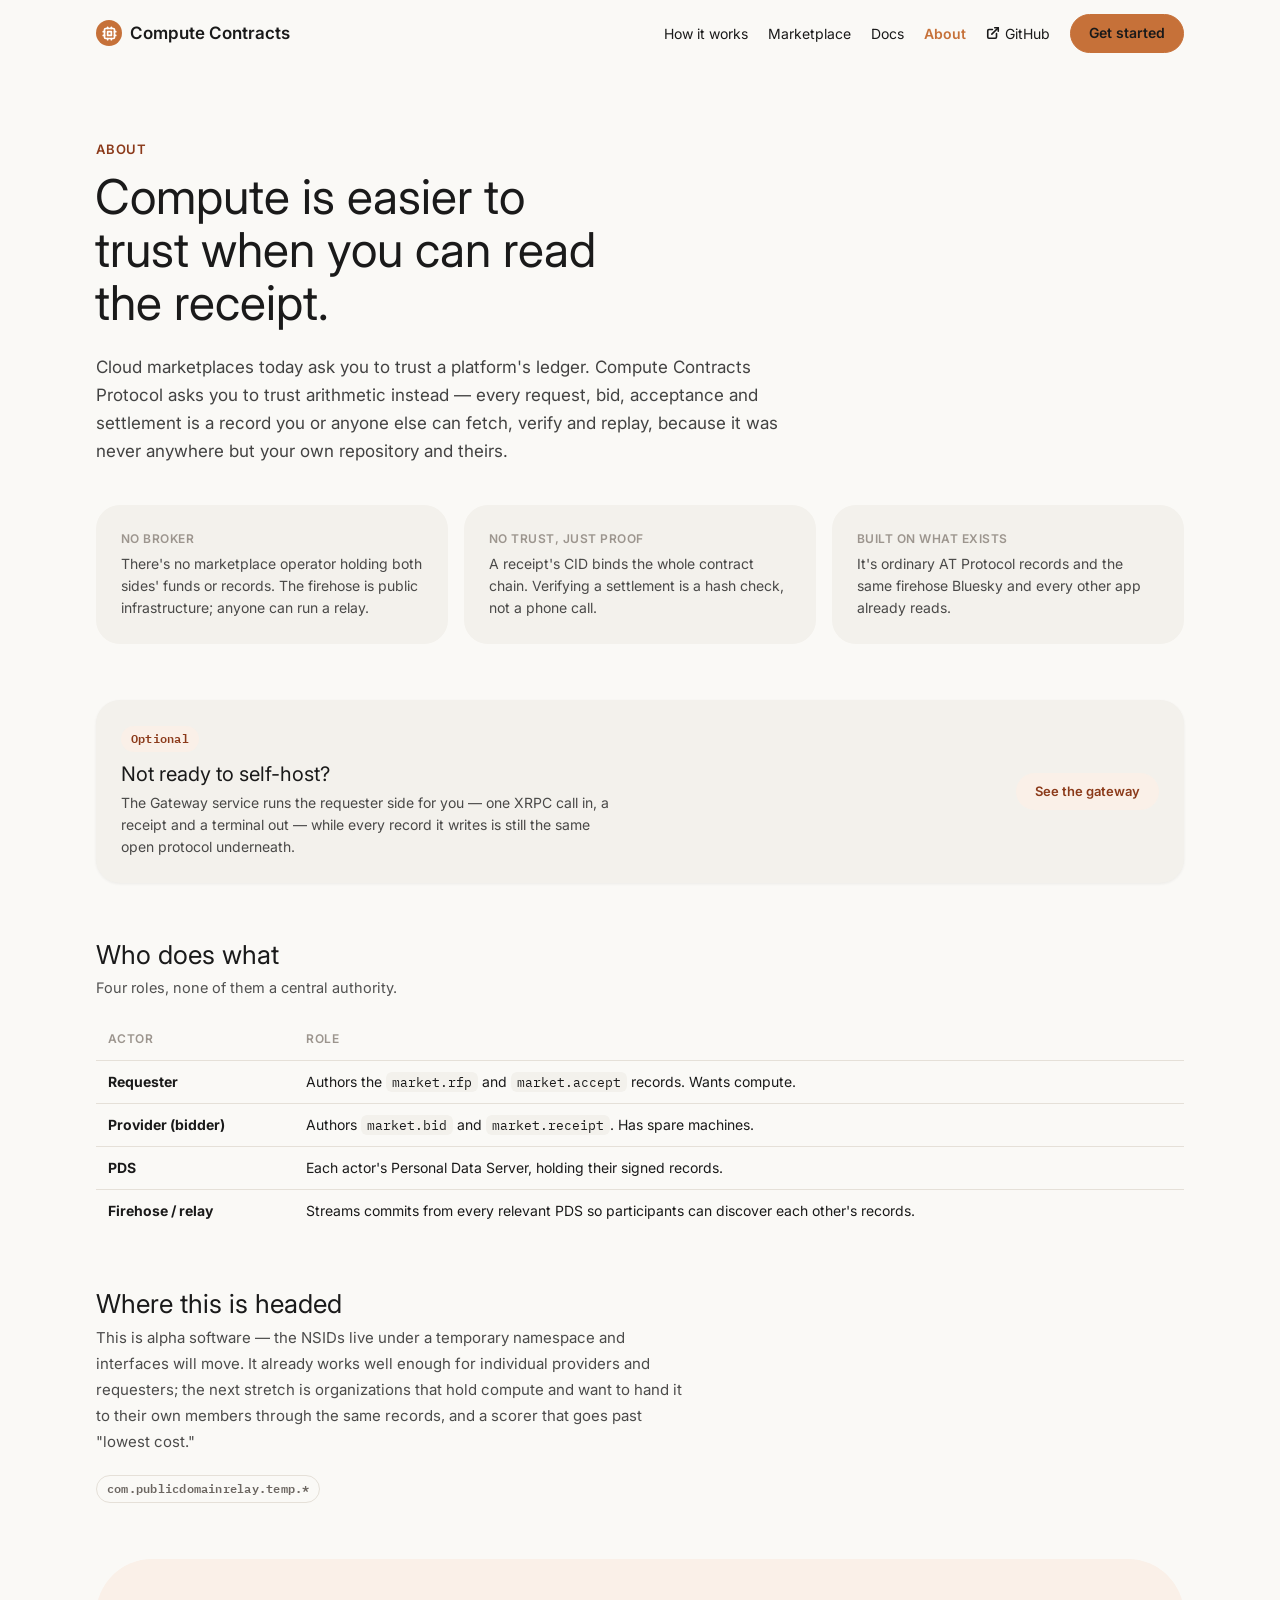
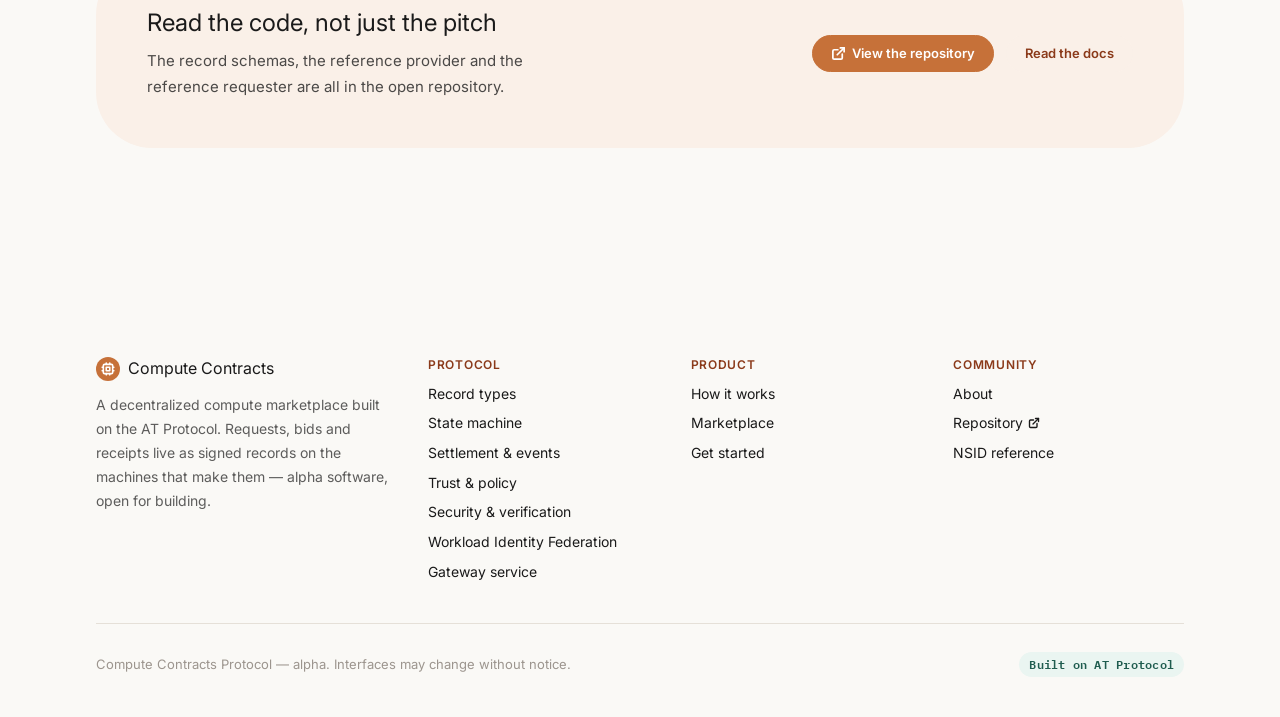
==== about.html @ 1d570f6d "Initial commit: port .dc.html → vanilla web components 10 pages, 4 shared components, design tokens," ====
<!DOCTYPE html>
<html lang="en">
<head>
  <meta charset="utf-8">
  <meta name="viewport" content="width=device-width, initial-scale=1">
  <meta name="description" content="About Compute Contracts Protocol — decentralized compute marketplace built on AT Protocol">
  <link rel="preconnect" href="https://fonts.googleapis.com">
  <link href="https://fonts.googleapis.com/css2?family=Inter:wght@400;500;600;700;800&family=IBM+Plex+Mono:wght@400;500;600&display=swap" rel="stylesheet">
  <link rel="stylesheet" href="styles.css">
  <title>About — Compute Contracts Protocol</title>
</head>
<body>
  <swc-nav current="about"></swc-nav>

  <div class="swc-content">

    <section style="padding:72px 0 40px;">
      <span style="display:block;font-size:13px;letter-spacing:0.06em;text-transform:uppercase;font-weight:600;color:var(--color-accent-700);margin:0 0 12px;">About</span>
      <h1 style="margin-left:-0.028em;max-width:18ch;">Compute is easier to trust when you can read the receipt.</h1>
      <p style="font-size:17px;line-height:28px;max-width:62ch;margin:24px 0 0;color:color-mix(in srgb, var(--color-text) 82%, transparent);">Cloud marketplaces today ask you to trust a platform's ledger. Compute Contracts Protocol asks you to trust arithmetic instead — every request, bid, acceptance and settlement is a record you or anyone else can fetch, verify and replay, because it was never anywhere but your own repository and theirs.</p>
    </section>

    <section style="padding-bottom:56px;">
      <div class="feature-grid">
        <div class="card" style="padding:24px;"><div class="card-kicker">No broker</div><p class="card-body" style="font-size:14px;">There's no marketplace operator holding both sides' funds or records. The firehose is public infrastructure; anyone can run a relay.</p></div>
        <div class="card" style="padding:24px;"><div class="card-kicker">No trust, just proof</div><p class="card-body" style="font-size:14px;">A receipt's CID binds the whole contract chain. Verifying a settlement is a hash check, not a phone call.</p></div>
        <div class="card" style="padding:24px;"><div class="card-kicker">Built on what exists</div><p class="card-body" style="font-size:14px;">It's ordinary AT Protocol records and the same firehose Bluesky and every other app already reads.</p></div>
      </div>
    </section>

    <section style="padding-bottom:56px;">
      <div class="card elev-sm" style="padding:24px;display:flex;justify-content:space-between;align-items:center;gap:24px;flex-wrap:wrap;">
        <div>
          <span class="tag tag-accent">Optional</span>
          <h2 style="font-family:var(--font-heading);font-weight:400;font-size:20px;margin:10px 0 0;">Not ready to self-host?</h2>
          <p class="card-body" style="font-size:14px;margin-top:6px;max-width:56ch;">The Gateway service runs the requester side for you — one XRPC call in, a receipt and a terminal out — while every record it writes is still the same open protocol underneath.</p>
        </div>
        <a href="gateway.html" class="btn btn-secondary">See the gateway</a>
      </div>
    </section>

    <section style="padding-bottom:56px;">
      <h2 style="font-family:var(--font-heading);font-weight:400;font-size:26px;margin:0 0 6px;">Who does what</h2>
      <p style="font-size:14.5px;line-height:24px;margin:0 0 20px;color:color-mix(in srgb, var(--color-text) 75%, transparent);max-width:70ch;">Four roles, none of them a central authority.</p>
      <table class="table">
        <thead><tr><th>Actor</th><th>Role</th></tr></thead>
        <tbody>
          <tr><td><strong>Requester</strong></td><td>Authors the <code class="inline-code">market.rfp</code> and <code class="inline-code">market.accept</code> records. Wants compute.</td></tr>
          <tr><td><strong>Provider (bidder)</strong></td><td>Authors <code class="inline-code">market.bid</code> and <code class="inline-code">market.receipt</code>. Has spare machines.</td></tr>
          <tr><td><strong>PDS</strong></td><td>Each actor's Personal Data Server, holding their signed records.</td></tr>
          <tr><td><strong>Firehose / relay</strong></td><td>Streams commits from every relevant PDS so participants can discover each other's records.</td></tr>
        </tbody>
      </table>
    </section>

    <section style="padding-bottom:56px;">
      <h2 style="font-family:var(--font-heading);font-weight:400;font-size:26px;margin:0 0 6px;">Where this is headed</h2>
      <p style="font-size:15px;line-height:26px;max-width:66ch;margin:0 0 20px;color:color-mix(in srgb, var(--color-text) 78%, transparent);">This is alpha software — the NSIDs live under a temporary namespace and interfaces will move. It already works well enough for individual providers and requesters; the next stretch is organizations that hold compute and want to hand it to their own members through the same records, and a scorer that goes past "lowest cost."</p>
      <span class="tag tag-outline">com.publicdomainrelay.temp.*</span>
    </section>

    <section style="padding-bottom:64px;">
      <div class="cta-banner cta-banner--accent">
        <div class="cta-banner__text">
          <h3>Read the code, not just the pitch</h3>
          <p>The record schemas, the reference provider and the reference requester are all in the open repository.</p>
        </div>
        <div class="cta-banner__actions">
          <a href="https://github.com/publicdomainrelay/org-root-dispatcher-typescript" target="_blank" rel="noopener" class="btn btn-primary" style="display:flex;align-items:center;gap:6px;">
            <svg width="15" height="15" viewBox="0 0 24 24" fill="none" stroke="currentColor" stroke-width="2.75" stroke-linecap="round" stroke-linejoin="round"><path d="M15 3h6v6"/><path d="M10 14 21 3"/><path d="M18 13v6a2 2 0 0 1-2 2H5a2 2 0 0 1-2-2V8a2 2 0 0 1 2-2h6"/></svg>
            View the repository
          </a>
          <a href="docs.html" class="btn btn-secondary">Read the docs</a>
        </div>
      </div>
    </section>

  </div>

  <swc-footer></swc-footer>

  <script type="module" src="components/swc-nav.js"></script>
  <script type="module" src="components/swc-footer.js"></script>
</body>
</html>
---- styles.css ----
/* ── Social Web Computer design tokens ── */
:root {
  /* Background */
  --color-bg: #faf9f6;
  --color-surface: #f3f1ec;
  --color-surface-raised: #ffffff;

  /* Text */
  --color-text: #1a1a1a;
  --color-text-muted: #6b6560;
  --color-text-faint: #9c958e;

  /* Accent (terracotta) */
  --color-accent: #c67139;
  --color-accent-100: #faf0e8;
  --color-accent-200: #f2d4bf;
  --color-accent-300: #e8b896;
  --color-accent-700: #8b3a1a;
  --color-accent-900: #5c2010;

  /* Accent-2 (teal/sage) */
  --color-accent-2: #3d8b7a;
  --color-accent-2-100: #eaf5f1;
  --color-accent-2-200: #c5e5db;
  --color-accent-2-700: #1f5c4f;
  --color-accent-2-900: #0d332a;

  /* Neutral */
  --color-neutral-100: #f3f1ec;
  --color-neutral-300: #c5c0b8;
  --color-neutral-500: #8a8278;
  --color-neutral-700: #4a4540;
  --color-neutral-900: #1a1a1a;

  /* Divider */
  --color-divider: #e5e0d8;

  /* Shadows */
  --shadow-sm: 0 1px 3px rgba(0,0,0,0.06);
  --shadow-md: 0 4px 16px rgba(0,0,0,0.08);
  --shadow-lg: 0 8px 32px rgba(0,0,0,0.10);

  /* Typography */
  --font-heading: 'Inter', sans-serif;
  --font-heading-weight: 400;
  --font-body: 'Inter', sans-serif;
  --font-mono: 'IBM Plex Mono', monospace;

  /* Radii */
  --radius-sm: 8px;
  --radius-md: 16px;
  --radius-lg: 24px;
  --radius-xl: 32px;
  --radius-2xl: 40px;
  --radius-3xl: 56px;
  --radius-full: 999px;

  /* Spacing */
  --space-1: 4px;
  --space-2: 8px;
  --space-3: 14px;
  --space-4: 20px;
  --space-5: 28px;
  --space-6: 36px;
  --space-7: 48px;
  --space-8: 64px;
}

/* ── Reset & base ── */
*, *::before, *::after { box-sizing: border-box; margin: 0; padding: 0; }
html { font-size: 16px; -webkit-text-size-adjust: 100%; }
body {
  background: var(--color-bg);
  color: var(--color-text);
  font-family: var(--font-body);
  line-height: 1.55;
  -webkit-font-smoothing: antialiased;
  text-rendering: optimizeLegibility;
}
code, .mono, pre code {
  font-family: var(--font-mono);
  word-break: break-all;
}

/* ── Typography ── */
h1, h2, h3, h4 {
  font-family: var(--font-heading);
  font-weight: var(--font-heading-weight);
  color: var(--color-text);
}
h1 { font-size: clamp(32px, 4.2vw, 48px); line-height: 1.1; }
h2 { font-size: clamp(22px, 3vw, 26px); line-height: 1.2; }
h3 { font-size: 18px; line-height: 1.3; }
p { margin: 0; }
a { color: var(--color-accent-700); text-decoration: underline; text-underline-offset: 2px; }
a:hover { color: var(--color-accent); }

/* ── Buttons ── */
.btn {
  display: inline-flex; align-items: center; justify-content: center; gap: 6px;
  cursor: pointer; text-decoration: none;
  font-family: var(--font-heading); font-weight: 600;
  font-size: 13px; line-height: 1.2; color: var(--color-text);
  background: transparent; border: 1px solid transparent;
  padding: 10px 18px; border-radius: var(--radius-full);
  transition: opacity 0.15s, background 0.15s;
  white-space: nowrap; user-select: none;
}
.btn:hover { opacity: 0.85; }
.btn:active { opacity: 0.7; }
.btn-primary { background: var(--color-accent); color: #fff; border-color: var(--color-accent); }
.btn-secondary { background: var(--color-accent-100); color: var(--color-accent-700); }
.btn-ghost { background: transparent; color: var(--color-accent-700); }
.btn-outline { background: transparent; border: 1px solid var(--color-neutral-300); color: var(--color-text-muted); }
.btn-block { width: 100%; }
.btn-sm { padding: 7px 14px; font-size: 12px; border-radius: var(--radius-full); }
.btn:disabled { opacity: 0.4; cursor: not-allowed; }

/* ── Tags / Chips ── */
.tag {
  display: inline-flex; align-items: center;
  padding: 4px 10px; border-radius: var(--radius-full);
  font-size: 11.5px; font-weight: 600; letter-spacing: 0.02em;
  font-family: var(--font-mono); white-space: nowrap;
}
.tag-accent { background: var(--color-accent-100); color: var(--color-accent-700); }
.tag-accent-2 { background: var(--color-accent-2-100); color: var(--color-accent-2-700); }
.tag-neutral { background: var(--color-neutral-100); color: var(--color-neutral-700); }
.tag-outline { background: transparent; border: 1px solid var(--color-divider); color: var(--color-text-muted); }

/* ── Cards ── */
.card {
  background: var(--color-surface); border: 1px solid transparent;
  border-radius: var(--radius-lg); padding: 20px;
}
.card-title { font-family: var(--font-heading); font-weight: 400; font-size: 16px; margin: 4px 0; }
.card-kicker {
  font-size: 12px; letter-spacing: 0.04em; text-transform: uppercase;
  font-weight: 600; color: var(--color-text-faint);
}
.card-body { font-size: 14px; line-height: 22px; color: color-mix(in srgb, var(--color-text) 78%, transparent); margin: 4px 0 0; }
.card-meta { display: flex; gap: 8px; align-items: center; margin-top: 12px; font-size: 12px; }
.elev-sm { box-shadow: var(--shadow-sm); }
.elev-md { box-shadow: var(--shadow-md); }

/* ── Tables ── */
.table {
  width: 100%; border-collapse: collapse;
  font-size: 14px; line-height: 22px;
}
.table thead th {
  text-align: left; font-size: 12px; letter-spacing: 0.04em;
  text-transform: uppercase; font-weight: 600;
  color: var(--color-text-faint); padding: 8px 12px 10px;
  border-bottom: 1px solid var(--color-divider);
}
.table tbody td {
  padding: 10px 12px; vertical-align: top;
  border-bottom: 1px solid var(--color-divider);
}
.table tbody tr:last-child td { border-bottom: none; }

/* ── Segmented control ── */
.seg {
  display: inline-flex; gap: 2px;
  background: var(--color-surface); border-radius: var(--radius-full);
  padding: 3px;
}
.seg-opt {
  display: inline-flex; cursor: pointer;
}
.seg-opt input { position: absolute; opacity: 0; pointer-events: none; }
.seg-opt span {
  display: inline-flex; align-items: center; justify-content: center;
  padding: 8px 18px; border-radius: var(--radius-full);
  font-size: 13px; font-weight: 500; font-family: var(--font-heading);
  color: var(--color-text-muted); transition: background 0.15s, color 0.15s;
  cursor: pointer; user-select: none;
}
.seg-opt input:checked + span {
  background: var(--color-surface-raised); color: var(--color-text);
  box-shadow: var(--shadow-sm);
}

/* ── Navigation ── */
.swc-nav {
  display: flex; align-items: center; gap: 28px;
  padding: 14px clamp(20px, 5vw, 56px);
  position: sticky; top: 0; z-index: 20;
  background: color-mix(in srgb, var(--color-bg) 92%, transparent);
  backdrop-filter: blur(6px);
  -webkit-backdrop-filter: blur(6px);
  max-width: 1200px; margin: 0 auto;
}
.swc-nav__logo {
  display: flex; align-items: center; gap: 8px;
  text-decoration: none; color: inherit; margin-right: auto;
}
.swc-nav__logo-icon {
  width: 26px; height: 26px; border-radius: var(--radius-full);
  background: var(--color-accent);
  display: inline-flex; align-items: center; justify-content: center;
  flex: none;
}
.swc-nav__brand {
  font-family: var(--font-heading); font-weight: 600;
  font-size: 17px;
}
.swc-nav__links { display: flex; align-items: center; gap: 20px; }
.swc-nav a {
  color: inherit; text-decoration: none; font-size: 14px;
  white-space: nowrap;
}
.swc-nav a:hover { color: var(--color-accent); }
.swc-nav a[aria-current="page"] { color: var(--color-accent); font-weight: 600; }
.swc-nav__mobile-hidden { display: flex; }

@media (max-width: 768px) {
  .swc-nav__mobile-hidden { display: none; }
}

/* ── Docs subnav (pill tabs) ── */
.swc-docs-subnav {
  display: flex; align-items: center; gap: 8px; flex-wrap: wrap;
  max-width: 1200px; margin: 0 auto;
  padding: 16px clamp(20px, 5vw, 56px) 0;
}
.swc-docs-subnav__label {
  font-size: 11.5px; letter-spacing: 0.06em; text-transform: uppercase;
  font-weight: 600; color: var(--color-text-faint); margin-right: 4px;
}
.swc-docs-subnav a {
  font-size: 13px; padding: 7px 14px; border-radius: var(--radius-full);
  text-decoration: none; color: var(--color-accent-700);
  background: var(--color-accent-100);
  font-weight: 400; transition: background 0.15s;
}
.swc-docs-subnav a[aria-current="page"] {
  background: var(--color-accent); color: #fff; font-weight: 600;
}

/* ── Footer ── */
.swc-footer {
  padding: 64px clamp(20px, 5vw, 56px) 40px;
  max-width: 1200px; margin: 0 auto;
}
.swc-footer__grid {
  display: grid;
  grid-template-columns: minmax(0, 1.3fr) repeat(3, minmax(0, 1fr));
  gap: 32px; padding-bottom: 40px;
}
.swc-footer__heading {
  font-size: 12px; letter-spacing: 0.06em; text-transform: uppercase;
  font-weight: 600; color: var(--color-accent-700);
}
.swc-footer__links { display: flex; flex-direction: column; gap: 8px; }
.swc-footer__links a { font-size: 14px; color: inherit; text-decoration: none; }
.swc-footer__links a:hover { color: var(--color-accent); }
.swc-footer__bottom {
  display: flex; justify-content: space-between; align-items: center;
  flex-wrap: wrap; gap: 12px; padding-top: 28px;
  border-top: 1px solid var(--color-divider);
  font-size: 13px; color: var(--color-text-faint);
}
@media (max-width: 768px) {
  .swc-footer__grid { grid-template-columns: 1fr 1fr; }
}

/* ── Layout ── */
.swc-content {
  max-width: 1200px; margin: 0 auto;
  padding: 0 clamp(20px, 5vw, 56px) 80px;
  box-sizing: border-box;
}

/* ── Skeleton loader ── */
.skeleton {
  background: var(--color-surface); border-radius: var(--radius-md);
  position: relative; overflow: hidden;
}
.skeleton::after {
  content: ''; position: absolute; inset: 0;
  background: linear-gradient(90deg, transparent 25%, var(--color-surface-raised) 50%, transparent 75%);
  background-size: 200% 100%;
  animation: shimmer 1.5s infinite;
}
@keyframes shimmer {
  0% { background-position: 200% 0; }
  100% { background-position: -200% 0; }
}

/* ── Utility ── */
.hidden { display: none !important; }
.flex-1 { flex: 1; }
.text-muted { color: var(--color-text-muted); }
.text-accent { color: var(--color-accent); }
.text-center { text-align: center; }
.mb-3 { margin-bottom: 12px; }
.mb-4 { margin-bottom: 16px; }
.mt-3 { margin-top: 12px; }
.mt-4 { margin-top: 16px; }

/* ── Hero section (landing) ── */
.hero {
  display: grid;
  grid-template-columns: minmax(0, 1fr) minmax(0, 460px);
  gap: 40px; align-items: center; position: relative;
  padding: 88px 0 56px;
}
.hero__kicker {
  display: block; font-size: 13px; letter-spacing: 0.06em;
  text-transform: uppercase; font-weight: 600;
  color: var(--color-accent-700); margin-bottom: 14px;
}
.hero__title {
  font-family: var(--font-heading); font-weight: 400;
  font-size: clamp(38px, 5vw, 60px); line-height: 1.1;
  margin-left: -0.028em;
}
.hero__subtitle {
  font-size: 16px; line-height: 27px; max-width: 50ch;
  margin: 24px 0 0;
  color: color-mix(in srgb, var(--color-text) 82%, transparent);
}
.hero__actions { display: flex; gap: 13px; flex-wrap: wrap; margin-top: 26px; }

/* ── Flow diagram (landing) ── */
.flow-diagram {
  background: var(--color-surface); border-radius: 36px;
  padding: 36px 28px;
  box-shadow: var(--shadow-md);
  display: flex; flex-direction: column; gap: 8px;
}
.flow-diagram__steps {
  display: flex; align-items: center; justify-content: space-between;
}
.flow-diagram__step {
  display: flex; flex-direction: column; align-items: center; gap: 8px;
}
.flow-diagram__circle {
  width: 56px; height: 56px; border-radius: 50%;
  background: var(--color-accent-100);
  display: flex; align-items: center; justify-content: center;
}
.flow-diagram__circle--echo { background: var(--color-accent-2-100); }
.flow-diagram__label { font-size: 12px; font-weight: 600; }
.flow-diagram__arrow {
  color: var(--color-text); opacity: 0.35;
  display: flex; align-items: center;
}
.flow-diagram__footnote {
  font-size: 12.5px; line-height: 20px; margin: 14px 0 0;
  color: color-mix(in srgb, var(--color-text) 65%, transparent);
}

/* ── CTA banner (big rounded patch) ── */
.cta-banner {
  background: var(--color-accent-2-100);
  border-radius: var(--radius-3xl);
  padding: 48px clamp(24px, 4vw, 64px);
  display: flex; justify-content: space-between;
  align-items: center; gap: 32px; flex-wrap: wrap;
}
.cta-banner--accent { background: var(--color-accent-100); }
.cta-banner__text h3 {
  font-family: var(--font-heading); font-weight: 400;
  font-size: 24px; margin: 0;
}
.cta-banner__text p {
  font-size: 15px; line-height: 26px; margin: 10px 0 0;
  max-width: 48ch;
  color: color-mix(in srgb, var(--color-text) 78%, transparent);
}
.cta-banner__actions { display: flex; gap: 12px; flex-wrap: wrap; }

/* ── Step timeline ── */
.steps { position: relative; padding-left: 64px; }
.steps::before {
  content: ''; position: absolute; left: 23px; top: 8px; bottom: 8px;
  width: 2px; background: var(--color-divider);
}
.step { position: relative; padding-bottom: 56px; }
.step:last-child { padding-bottom: 0; }
.step__marker {
  position: absolute; left: -64px; top: 0;
  width: 48px; height: 48px; border-radius: 50%;
  background: var(--color-accent-100);
  display: flex; align-items: center; justify-content: center;
}
.step__marker--echo { background: var(--color-accent-2-100); }
.step__kicker {
  font-size: 12px; letter-spacing: 0.06em; text-transform: uppercase;
  font-weight: 600; color: var(--color-accent-700);
}
.step__kicker--echo { color: var(--color-accent-2-700); }
.step__title {
  font-family: var(--font-heading); font-weight: 400;
  font-size: 26px; margin: 6px 0 0;
}
.step__body {
  font-size: 15px; line-height: 26px; max-width: 60ch;
  margin: 10px 0 16px;
  color: color-mix(in srgb, var(--color-text) 78%, transparent);
}
.step__code {
  margin: 0; background: var(--color-neutral-900); color: var(--color-neutral-100);
  border-radius: var(--radius-lg); padding: 20px 22px;
  font: 12.5px/1.6 var(--font-mono); overflow: auto; max-width: 560px;
}

/* ── Record type cards (docs) ── */
.record-card {
  display: grid;
  grid-template-columns: minmax(0, 1fr) minmax(0, 1fr);
  gap: 20px; padding: 22px;
}
.record-card__desc h3 { font-size: 17px; margin: 10px 0 4px; }
.record-card__desc p { font-size: 13.5px; }
.record-card__code {
  margin: 0; background: var(--color-neutral-900); color: var(--color-neutral-100);
  border-radius: var(--radius-md); padding: 16px 18px;
  font: 12px/1.6 var(--font-mono); overflow: auto;
}

/* ── Graph arrows display (docs) ── */
.graph-row {
  display: flex; align-items: center; gap: 14px; flex-wrap: wrap;
}
.graph-arrow { opacity: 0.4; }
.graph-label { font-size: 12.5px; color: color-mix(in srgb, var(--color-text) 60%, transparent); }

/* ── Authority check list ── */
.authority-list { margin: 0; padding: 0; list-style: none; display: flex; flex-direction: column; gap: 10px; }
.authority-list li {
  display: flex; gap: 12px; align-items: flex-start;
  padding: 14px 16px; background: var(--color-surface); border-radius: var(--radius-md);
  font-size: 14.5px; line-height: 22px;
}
.authority-list li svg { flex: none; margin-top: 2px; }

/* ── Numbered steps (verification, WIF, trust flow) ── */
.verification-steps { position: relative; padding-left: 56px; }
.verification-steps::before {
  content: ''; position: absolute; left: 19px; top: 6px; bottom: 6px;
  width: 2px; background: var(--color-divider);
}
.vstep { position: relative; padding-bottom: 28px; }
.vstep:last-child { padding-bottom: 0; }
.vstep__marker {
  position: absolute; left: -56px; top: 0;
  width: 40px; height: 40px; border-radius: 50%;
  background: var(--color-accent-100);
  display: flex; align-items: center; justify-content: center;
  font-family: var(--font-heading); font-size: 14px;
  color: var(--color-accent-700);
}
.vstep__marker--echo { background: var(--color-accent-2-100); color: var(--color-accent-2-700); }
.vstep p { font-size: 14.5px; line-height: 24px; margin: 8px 0 0; }

/* ── Inline code in prose ── */
.inline-code {
  font: 12.5px var(--font-mono);
  background: var(--color-surface); padding: 2px 6px;
  border-radius: 6px;
}

/* ── Code blocks ── */
.code-block {
  margin: 0; background: var(--color-neutral-900); color: var(--color-neutral-100);
  border-radius: var(--radius-lg); padding: 20px 22px;
  font: 12.5px/1.65 var(--font-mono); overflow: auto;
}

/* ── Alert / notice ── */
.notice {
  display: flex; align-items: center; gap: 14px;
  padding: 16px 20px; border-radius: var(--radius-md);
  font-size: 14px; line-height: 22px;
}
.notice--info { background: var(--color-surface); }
.notice--warn { background: var(--color-accent-100); color: var(--color-accent-900); }

/* ── RFP feed (marketplace) ── */
.rfp-card {
  cursor: pointer; padding: 16px 18px; border-radius: var(--radius-lg);
  background: var(--color-surface); border: 2px solid transparent;
  transition: border-color 0.15s, background 0.15s;
}
.rfp-card:hover { background: var(--color-accent-100); }
.rfp-card--selected { background: var(--color-accent-100); border-color: var(--color-accent); }
.rfp-card__header { display: flex; justify-content: space-between; align-items: center; }
.rfp-card__region { font-size: 12px; letter-spacing: 0.04em; color: var(--color-text-faint); }
.rfp-card__title { font-family: var(--font-heading); font-size: 16px; margin: 4px 0; }
.rfp-card__role { font-size: 13px; color: var(--color-text-muted); }

/* ── Bid card (marketplace) ── */
.bid-card {
  display: flex; justify-content: space-between; align-items: center;
  padding: 14px 16px; background: var(--color-surface);
  border-radius: var(--radius-md);
}
.bid-card--accepted { background: var(--color-accent-2-100); }
.bid-card__provider { font-size: 14.5px; font-weight: 600; }
.bid-card__price { font-size: 12.5px; color: var(--color-text-faint); }
.bid-card__meta { display: flex; flex-direction: column; gap: 4px; }

/* ── Firehose log (marketplace) ── */
.firehose-log {
  background: var(--color-neutral-900); border-radius: var(--radius-lg);
  padding: 18px 22px; height: 180px; overflow: hidden;
  display: flex; flex-direction: column-reverse; gap: 6px;
}
.firehose-log__line {
  font: 12.5px/1.5 var(--font-mono); color: var(--color-neutral-300);
  white-space: pre;
}
.firehose-log__tag { color: #e8b896; }

/* ── Feature grid ── */
.feature-grid { display: grid; grid-template-columns: repeat(3, 1fr); gap: 16px; }
@media (max-width: 768px) { .feature-grid { grid-template-columns: 1fr; } }

/* ── Two-column layout ── */
.two-col { display: grid; grid-template-columns: 1fr 1fr; gap: 20px 48px; align-items: start; }
@media (max-width: 768px) { .two-col { grid-template-columns: 1fr; } }

/* ── Selection ── */
::selection { background: color-mix(in srgb, var(--color-accent) 30%, transparent); }
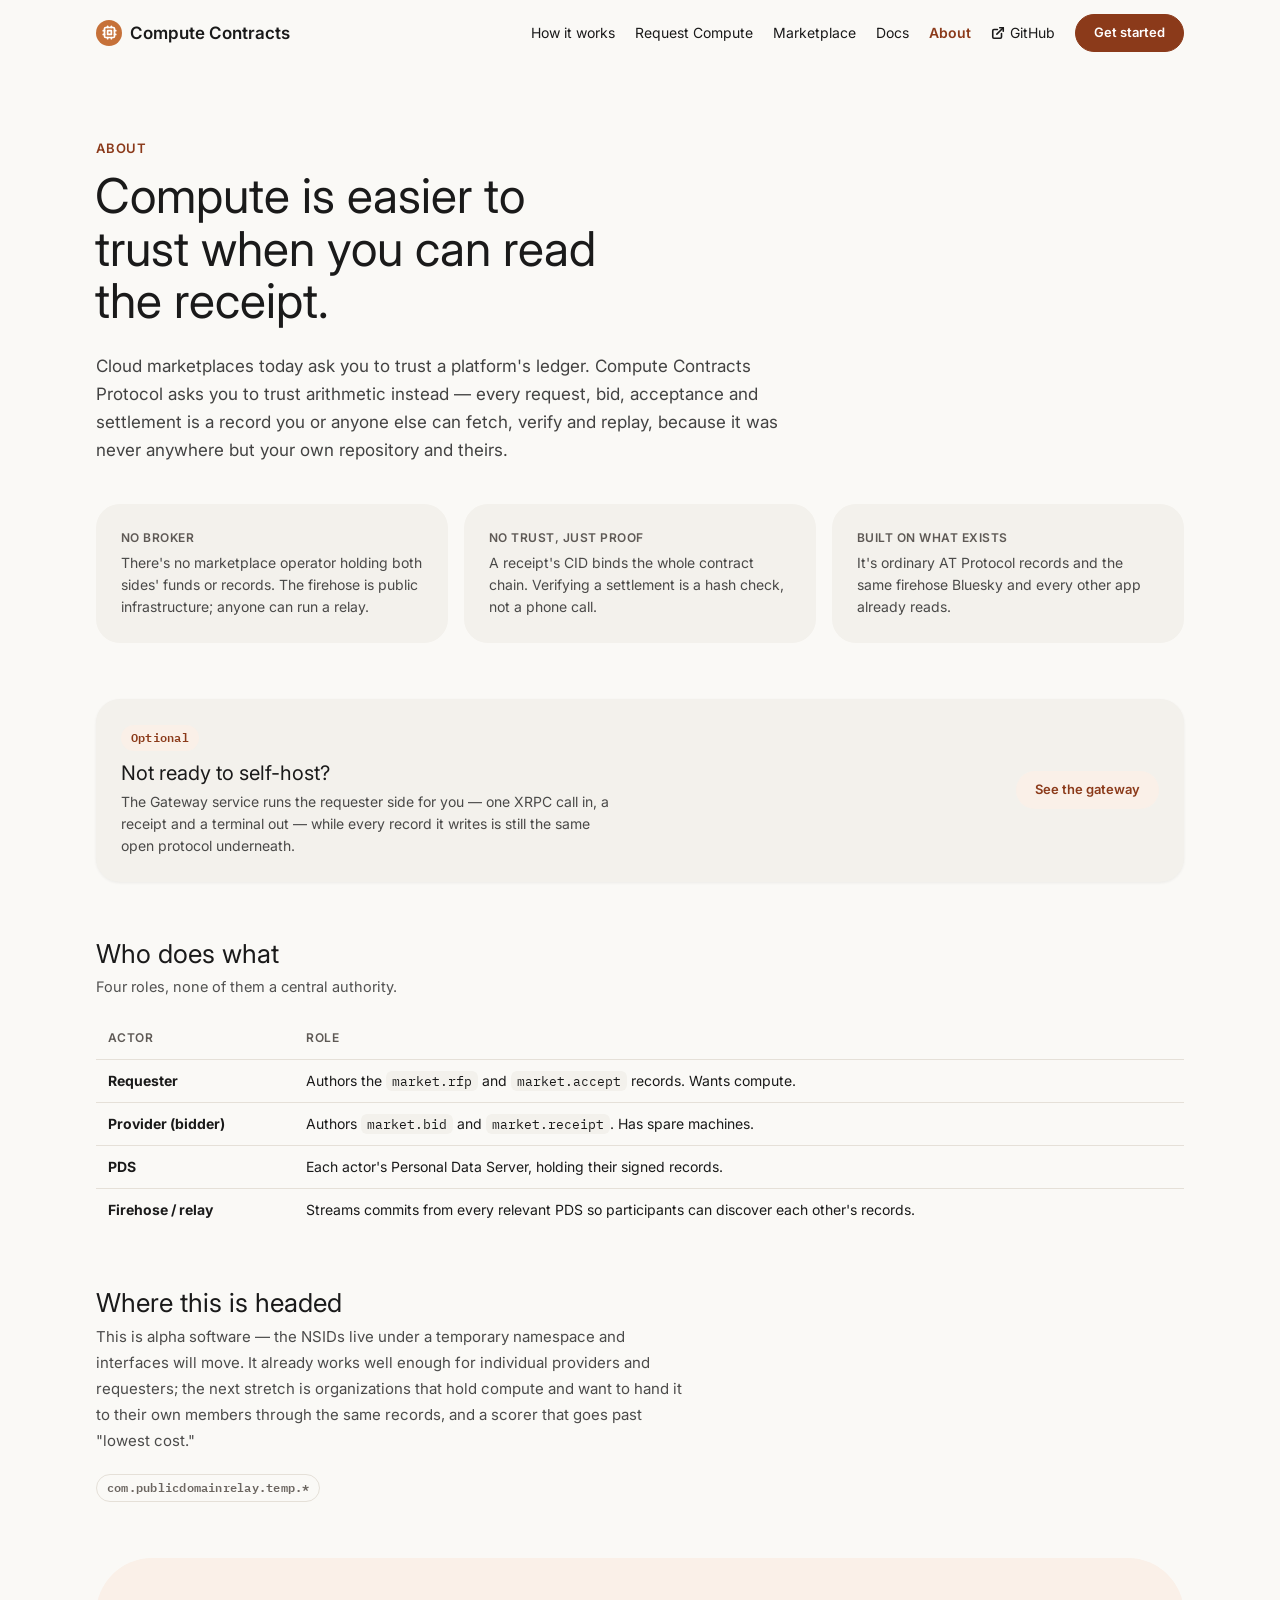
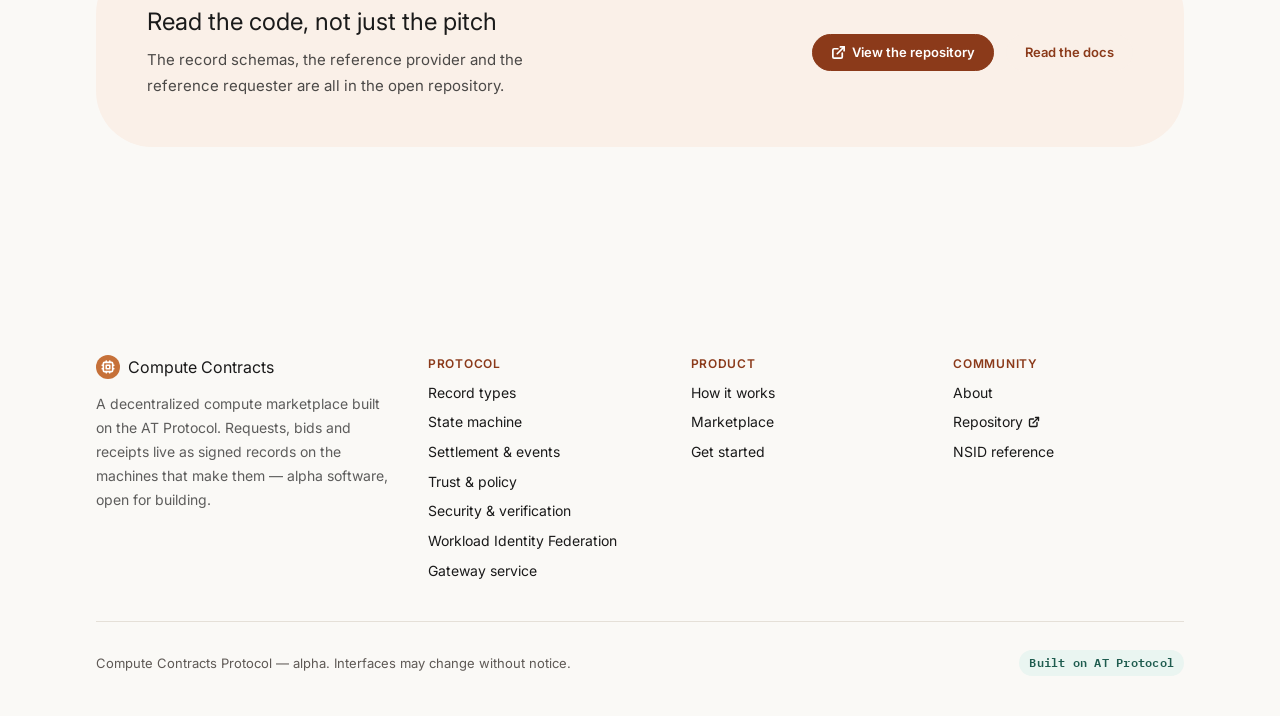
==== commit 25fcd964: "fix: vendor compute-spa lib into build, fix import map paths - build.ts now copies ../compute-spa/li" ====
--- a/about.html
+++ b/about.html
@@ -12,7 +12,7 @@
 <body>
   <swc-nav current="about"></swc-nav>
 
-  <div class="swc-content">
+  <main class="swc-content">
 
     <section style="padding:72px 0 40px;">
       <span style="display:block;font-size:13px;letter-spacing:0.06em;text-transform:uppercase;font-weight:600;color:var(--color-accent-700);margin:0 0 12px;">About</span>
@@ -75,7 +75,7 @@
       </div>
     </section>
 
-  </div>
+  </main>
 
   <swc-footer></swc-footer>
 
--- a/styles.css
+++ b/styles.css
@@ -8,7 +8,7 @@
   /* Text */
   --color-text: #1a1a1a;
   --color-text-muted: #6b6560;
-  --color-text-faint: #9c958e;
+  --color-text-faint: #5e5955;
 
   /* Accent (terracotta) */
   --color-accent: #c67139;
@@ -87,11 +87,12 @@
   font-family: var(--font-heading);
   font-weight: var(--font-heading-weight);
   color: var(--color-text);
+  overflow-wrap: break-word;
 }
 h1 { font-size: clamp(32px, 4.2vw, 48px); line-height: 1.1; }
 h2 { font-size: clamp(22px, 3vw, 26px); line-height: 1.2; }
 h3 { font-size: 18px; line-height: 1.3; }
-p { margin: 0; }
+p { margin: 0; overflow-wrap: break-word; }
 a { color: var(--color-accent-700); text-decoration: underline; text-underline-offset: 2px; }
 a:hover { color: var(--color-accent); }
 
@@ -108,7 +109,7 @@
 }
 .btn:hover { opacity: 0.85; }
 .btn:active { opacity: 0.7; }
-.btn-primary { background: var(--color-accent); color: #fff; border-color: var(--color-accent); }
+.btn-primary { background: var(--color-accent-700); color: #fff; border-color: var(--color-accent-700); }
 .btn-secondary { background: var(--color-accent-100); color: var(--color-accent-700); }
 .btn-ghost { background: transparent; color: var(--color-accent-700); }
 .btn-outline { background: transparent; border: 1px solid var(--color-neutral-300); color: var(--color-text-muted); }
@@ -207,12 +208,12 @@
   font-size: 17px;
 }
 .swc-nav__links { display: flex; align-items: center; gap: 20px; }
-.swc-nav a {
+.swc-nav a:not(.btn) {
   color: inherit; text-decoration: none; font-size: 14px;
   white-space: nowrap;
 }
-.swc-nav a:hover { color: var(--color-accent); }
-.swc-nav a[aria-current="page"] { color: var(--color-accent); font-weight: 600; }
+.swc-nav a:not(.btn):hover { color: var(--color-accent); }
+.swc-nav a[aria-current="page"]:not(.btn) { color: var(--color-accent-700); font-weight: 600; }
 .swc-nav__mobile-hidden { display: flex; }
 
 @media (max-width: 768px) {
@@ -236,7 +237,7 @@
   font-weight: 400; transition: background 0.15s;
 }
 .swc-docs-subnav a[aria-current="page"] {
-  background: var(--color-accent); color: #fff; font-weight: 600;
+  background: var(--color-accent-700); color: #fff; font-weight: 600;
 }
 
 /* ── Footer ── */
@@ -324,6 +325,14 @@
 }
 .hero__actions { display: flex; gap: 13px; flex-wrap: wrap; margin-top: 26px; }
 
+.hero-grid { display: grid; grid-template-columns: minmax(0, 1fr) minmax(0, 380px); gap: 36px; align-items: center; }
+
+@media (max-width: 768px) {
+  .hero { grid-template-columns: 1fr; gap: 28px; padding: 48px 0 32px; }
+  .hero__title { font-size: clamp(30px, 8vw, 44px); }
+  .hero-grid { grid-template-columns: 1fr; }
+}
+
 /* ── Flow diagram (landing) ── */
 .flow-diagram {
   background: var(--color-surface); border-radius: 36px;
@@ -414,6 +423,9 @@
   grid-template-columns: minmax(0, 1fr) minmax(0, 1fr);
   gap: 20px; padding: 22px;
 }
+@media (max-width: 768px) {
+  .record-card { grid-template-columns: 1fr; }
+}
 .record-card__desc h3 { font-size: 17px; margin: 10px 0 4px; }
 .record-card__desc p { font-size: 13.5px; }
 .record-card__code {
@@ -427,7 +439,7 @@
   display: flex; align-items: center; gap: 14px; flex-wrap: wrap;
 }
 .graph-arrow { opacity: 0.4; }
-.graph-label { font-size: 12.5px; color: color-mix(in srgb, var(--color-text) 60%, transparent); }
+.graph-label { font-size: 12.5px; color: color-mix(in srgb, var(--color-text) 70%, transparent); }
 
 /* ── Authority check list ── */
 .authority-list { margin: 0; padding: 0; list-style: none; display: flex; flex-direction: column; gap: 10px; }
@@ -462,6 +474,7 @@
   font: 12.5px var(--font-mono);
   background: var(--color-surface); padding: 2px 6px;
   border-radius: 6px;
+  overflow-wrap: break-word; word-break: break-word;
 }
 
 /* ── Code blocks ── */
@@ -518,11 +531,23 @@
 
 /* ── Feature grid ── */
 .feature-grid { display: grid; grid-template-columns: repeat(3, 1fr); gap: 16px; }
-@media (max-width: 768px) { .feature-grid { grid-template-columns: 1fr; } }
+.link-grid-2 { display: grid; grid-template-columns: repeat(2, 1fr); gap: 14px; }
+.link-grid-3 { display: grid; grid-template-columns: repeat(3, 1fr); gap: 14px; }
+@media (max-width: 768px) {
+  .feature-grid { grid-template-columns: 1fr; }
+  .link-grid-2 { grid-template-columns: 1fr; }
+  .link-grid-3 { grid-template-columns: 1fr; }
+}
 
 /* ── Two-column layout ── */
 .two-col { display: grid; grid-template-columns: 1fr 1fr; gap: 20px 48px; align-items: start; }
-@media (max-width: 768px) { .two-col { grid-template-columns: 1fr; } }
+.two-col--docs { display: grid; grid-template-columns: 220px minmax(0, 1fr); gap: 56px; align-items: start; }
+.step-grid { display: grid; grid-template-columns: minmax(0, 1fr) minmax(0, 480px); gap: 32px; align-items: center; }
+@media (max-width: 768px) {
+  .two-col { grid-template-columns: 1fr; }
+  .two-col--docs { grid-template-columns: 1fr; }
+  .step-grid { grid-template-columns: 1fr; }
+}
 
 /* ── Selection ── */
 ::selection { background: color-mix(in srgb, var(--color-accent) 30%, transparent); }
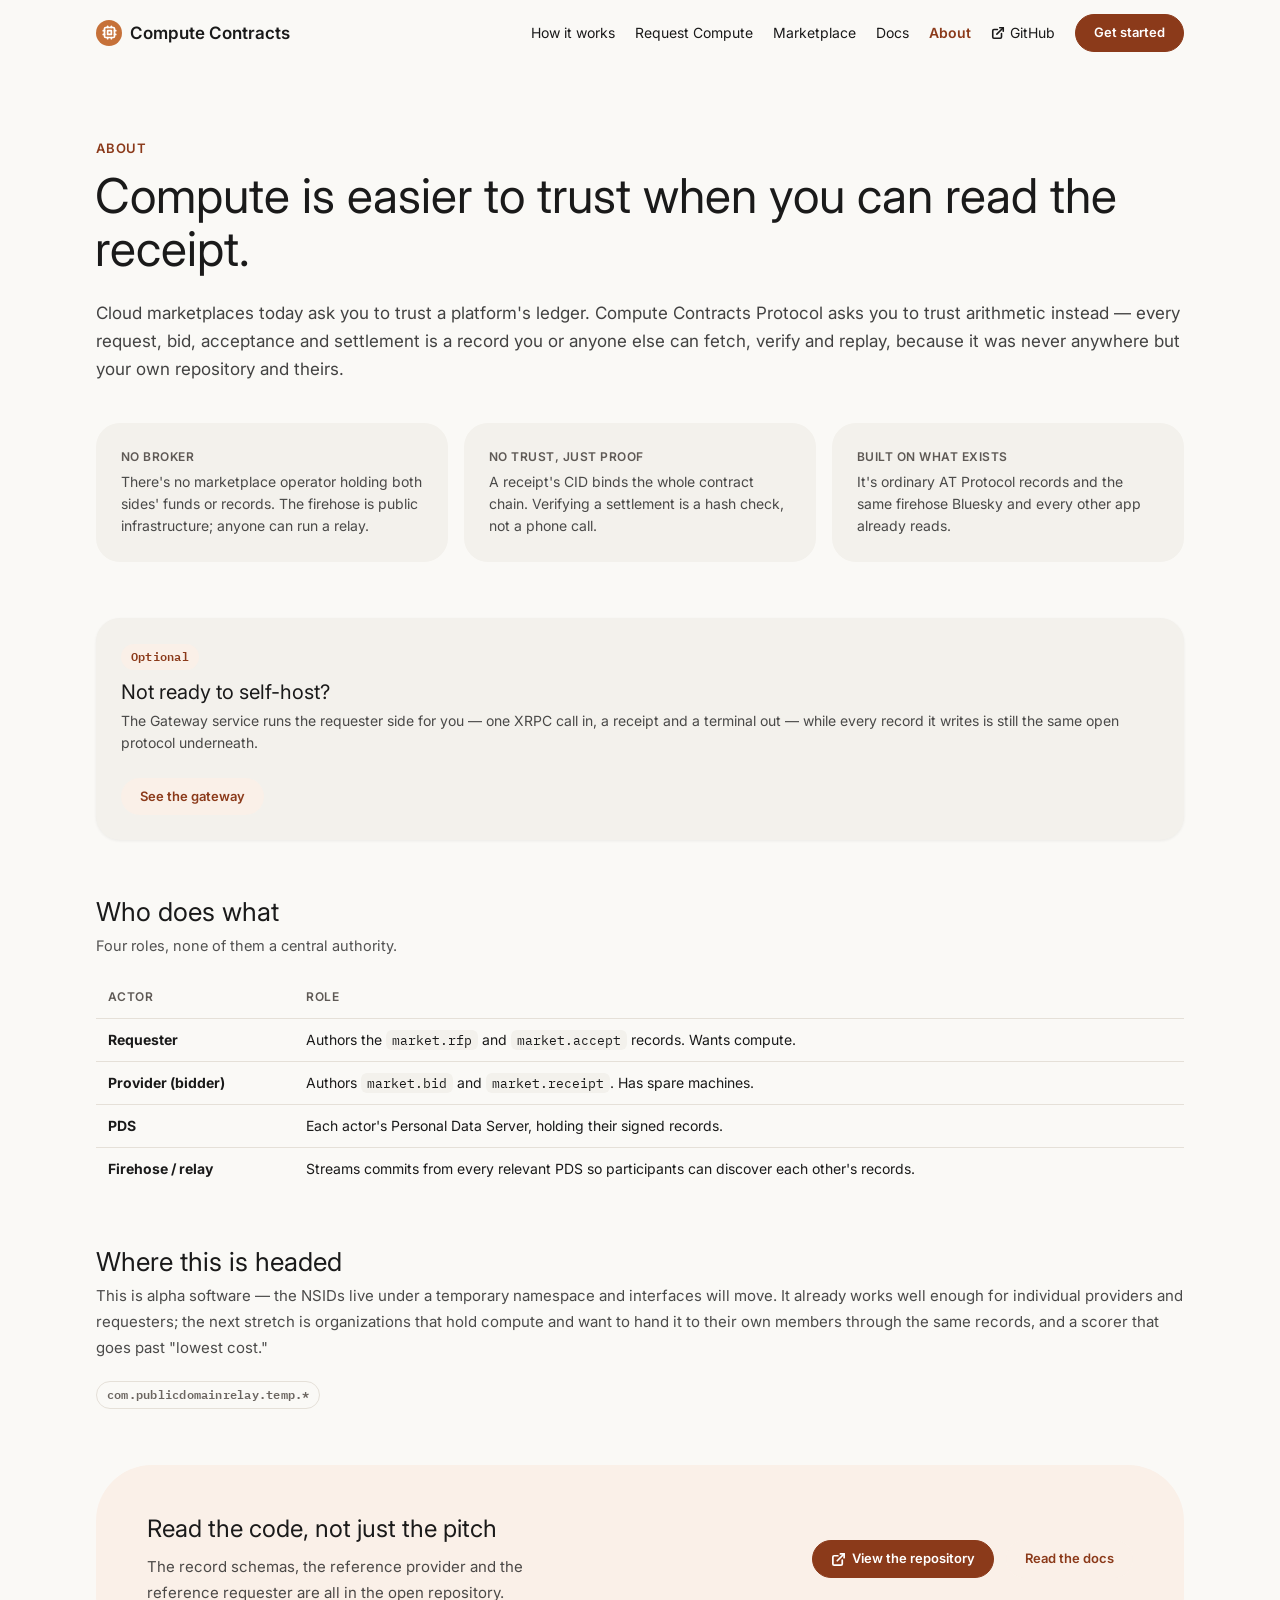
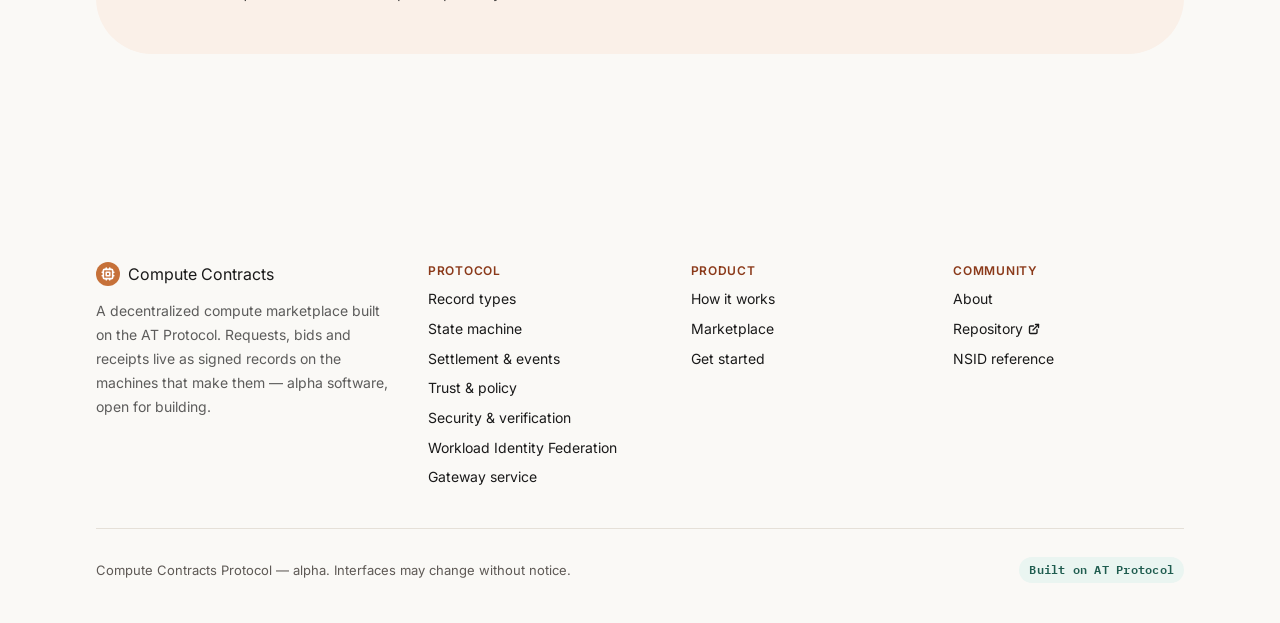
==== commit e56687f1: "fix: remove max-width ch constraints from all h1/h2 headings Proportional heading font makes ch-base" ====
--- a/about.html
+++ b/about.html
@@ -16,8 +16,8 @@
 
     <section style="padding:72px 0 40px;">
       <span style="display:block;font-size:13px;letter-spacing:0.06em;text-transform:uppercase;font-weight:600;color:var(--color-accent-700);margin:0 0 12px;">About</span>
-      <h1 style="margin-left:-0.028em;max-width:18ch;">Compute is easier to trust when you can read the receipt.</h1>
-      <p style="font-size:17px;line-height:28px;max-width:62ch;margin:24px 0 0;color:color-mix(in srgb, var(--color-text) 82%, transparent);">Cloud marketplaces today ask you to trust a platform's ledger. Compute Contracts Protocol asks you to trust arithmetic instead — every request, bid, acceptance and settlement is a record you or anyone else can fetch, verify and replay, because it was never anywhere but your own repository and theirs.</p>
+      <h1 style="margin-left:-0.028em;">Compute is easier to trust when you can read the receipt.</h1>
+      <p style="font-size:17px;line-height:28px;margin:24px 0 0;color:color-mix(in srgb, var(--color-text) 82%, transparent);">Cloud marketplaces today ask you to trust a platform's ledger. Compute Contracts Protocol asks you to trust arithmetic instead — every request, bid, acceptance and settlement is a record you or anyone else can fetch, verify and replay, because it was never anywhere but your own repository and theirs.</p>
     </section>
 
     <section style="padding-bottom:56px;">
@@ -33,7 +33,7 @@
         <div>
           <span class="tag tag-accent">Optional</span>
           <h2 style="font-family:var(--font-heading);font-weight:400;font-size:20px;margin:10px 0 0;">Not ready to self-host?</h2>
-          <p class="card-body" style="font-size:14px;margin-top:6px;max-width:56ch;">The Gateway service runs the requester side for you — one XRPC call in, a receipt and a terminal out — while every record it writes is still the same open protocol underneath.</p>
+          <p class="card-body" style="font-size:14px;margin-top:6px;">The Gateway service runs the requester side for you — one XRPC call in, a receipt and a terminal out — while every record it writes is still the same open protocol underneath.</p>
         </div>
         <a href="gateway.html" class="btn btn-secondary">See the gateway</a>
       </div>
@@ -41,7 +41,7 @@
 
     <section style="padding-bottom:56px;">
       <h2 style="font-family:var(--font-heading);font-weight:400;font-size:26px;margin:0 0 6px;">Who does what</h2>
-      <p style="font-size:14.5px;line-height:24px;margin:0 0 20px;color:color-mix(in srgb, var(--color-text) 75%, transparent);max-width:70ch;">Four roles, none of them a central authority.</p>
+      <p style="font-size:14.5px;line-height:24px;margin:0 0 20px;color:color-mix(in srgb, var(--color-text) 75%, transparent);">Four roles, none of them a central authority.</p>
       <table class="table">
         <thead><tr><th>Actor</th><th>Role</th></tr></thead>
         <tbody>
@@ -55,7 +55,7 @@
 
     <section style="padding-bottom:56px;">
       <h2 style="font-family:var(--font-heading);font-weight:400;font-size:26px;margin:0 0 6px;">Where this is headed</h2>
-      <p style="font-size:15px;line-height:26px;max-width:66ch;margin:0 0 20px;color:color-mix(in srgb, var(--color-text) 78%, transparent);">This is alpha software — the NSIDs live under a temporary namespace and interfaces will move. It already works well enough for individual providers and requesters; the next stretch is organizations that hold compute and want to hand it to their own members through the same records, and a scorer that goes past "lowest cost."</p>
+      <p style="font-size:15px;line-height:26px;margin:0 0 20px;color:color-mix(in srgb, var(--color-text) 78%, transparent);">This is alpha software — the NSIDs live under a temporary namespace and interfaces will move. It already works well enough for individual providers and requesters; the next stretch is organizations that hold compute and want to hand it to their own members through the same records, and a scorer that goes past "lowest cost."</p>
       <span class="tag tag-outline">com.publicdomainrelay.temp.*</span>
     </section>
 
